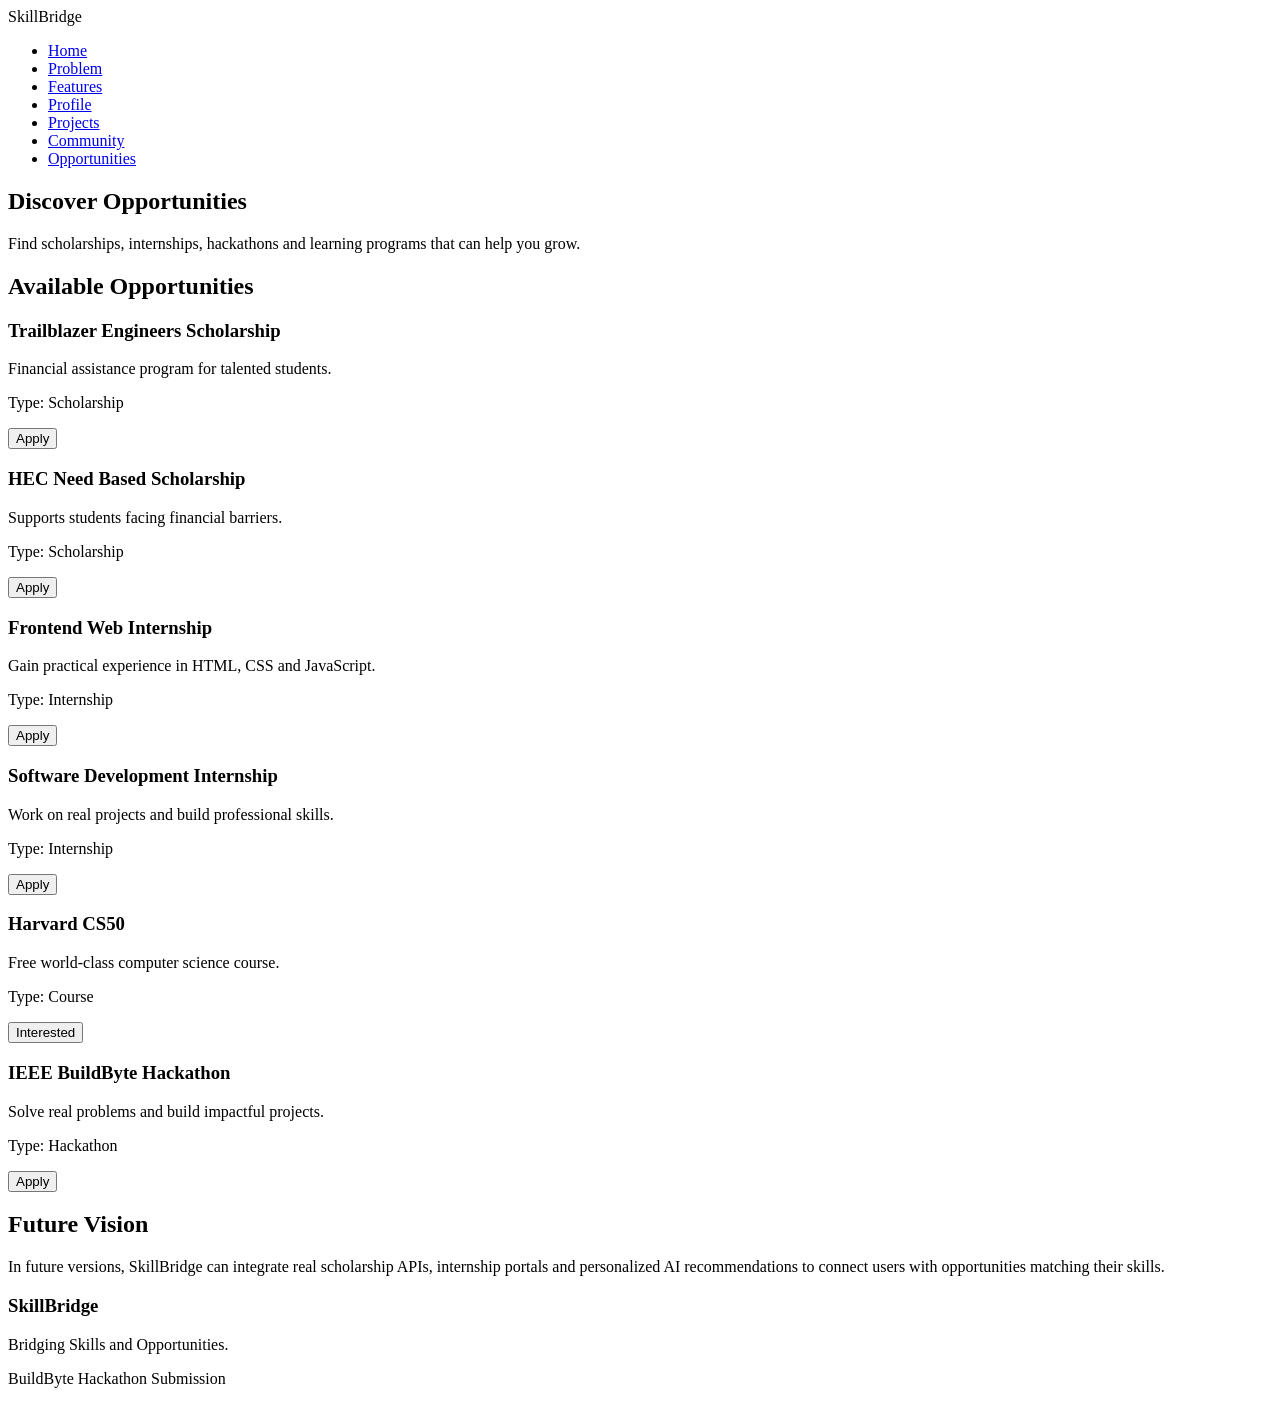
==== opportunities.html @ d0b39098 "Implemented Opportunity page and added footer consistency" ====
<!DOCTYPE html>
<html lang="en">
<head>
    <meta charset="UTF-8">
    <meta name="viewport" content="width=device-width, initial-scale=1.0">
    <title>SkillBridge | Opportunities</title>

    <link rel="stylesheet" href="style.css">
</head>
<body>

    <!-- ================= NAVBAR ================= -->

    <nav id="navbar">

        <div class="logo">
            SkillBridge
        </div>

        <ul class="nav-links">

            <li><a href="index.html">Home</a></li>

            <li><a href="index.html#problem">Problem</a></li>

            <li><a href="index.html#features">Features</a></li>

            <li><a href="profile.html">Profile</a></li>

            <li><a href="projects.html">Projects</a></li>

            <li><a href="community.html">Community</a></li>

            <li><a href="opportunities.html">Opportunities</a></li>

        </ul>

    </nav>


    <!-- ================= HERO ================= -->

    <section class="hero">

        <h1 class="hero-title">
            Discover Opportunities
        </h1>

        <p class="hero-subtitle">

            Find scholarships, internships, hackathons and learning
            programs that can help you grow.

        </p>

    </section>


    <!-- ================= OPPORTUNITIES ================= -->

    <section id="opportunities">

        <h2 class="section-title">
            Available Opportunities
        </h2>

        <div id="opportunities-container">


            <!-- Scholarship 1 -->

            <div class="opportunity-card">

                <h3 class="opportunity-title">
                    Trailblazer Engineers Scholarship
                </h3>

                <p class="opportunity-description">
                    Financial assistance program for talented students.
                </p>

                <p>
                    Type: Scholarship
                </p>

                <button class="apply-btn">
                    Apply
                </button>

            </div>


            <!-- Scholarship 2 -->

            <div class="opportunity-card">

                <h3 class="opportunity-title">
                    HEC Need Based Scholarship
                </h3>

                <p class="opportunity-description">
                    Supports students facing financial barriers.
                </p>

                <p>
                    Type: Scholarship
                </p>

                <button class="apply-btn">
                    Apply
                </button>

            </div>



            <!-- Internship 1 -->

            <div class="opportunity-card">

                <h3 class="opportunity-title">
                    Frontend Web Internship
                </h3>

                <p class="opportunity-description">
                    Gain practical experience in HTML, CSS and JavaScript.
                </p>

                <p>
                    Type: Internship
                </p>

                <button class="apply-btn">
                    Apply
                </button>

            </div>



            <!-- Internship 2 -->

            <div class="opportunity-card">

                <h3 class="opportunity-title">
                    Software Development Internship
                </h3>

                <p class="opportunity-description">
                    Work on real projects and build professional skills.
                </p>

                <p>
                    Type: Internship
                </p>

                <button class="apply-btn">
                    Apply
                </button>

            </div>



            <!-- Learning Opportunity -->

            <div class="opportunity-card">

                <h3 class="opportunity-title">
                    Harvard CS50
                </h3>

                <p class="opportunity-description">
                    Free world-class computer science course.
                </p>

                <p>
                    Type: Course
                </p>

                <button class="apply-btn">
                    Interested
                </button>

            </div>



            <!-- Hackathon -->

            <div class="opportunity-card">

                <h3 class="opportunity-title">
                    IEEE BuildByte Hackathon
                </h3>

                <p class="opportunity-description">
                    Solve real problems and build impactful projects.
                </p>

                <p>
                    Type: Hackathon
                </p>

                <button class="apply-btn">
                    Apply
                </button>

            </div>

        </div>

    </section>



    <!-- ================= FUTURE VISION ================= -->

    <section id="future">

        <h2 class="section-title">

            Future Vision

        </h2>

        <div class="card">

            <p>

                In future versions, SkillBridge can integrate real
                scholarship APIs, internship portals and personalized
                AI recommendations to connect users with opportunities
                matching their skills.

            </p>

        </div>

    </section>



    <!-- ================= FOOTER ================= -->

    <footer id="footer">

        <h3>
            SkillBridge
        </h3>

        <p>
            Bridging Skills and Opportunities.
        </p>
        
        <p>

            BuildByte Hackathon Submission
        </p>

    </footer>



    <!-- ================= SCRIPT ================= -->

    <script>

        const buttons =
            document.querySelectorAll(".apply-btn");

        buttons.forEach(button => {

            button.addEventListener("click", function(){

                this.innerText = "Applied ✓";

                this.disabled = true;

                this.style.opacity = "0.6";

                this.style.cursor = "not-allowed";

            });

        });

    </script>

</body>
</html>
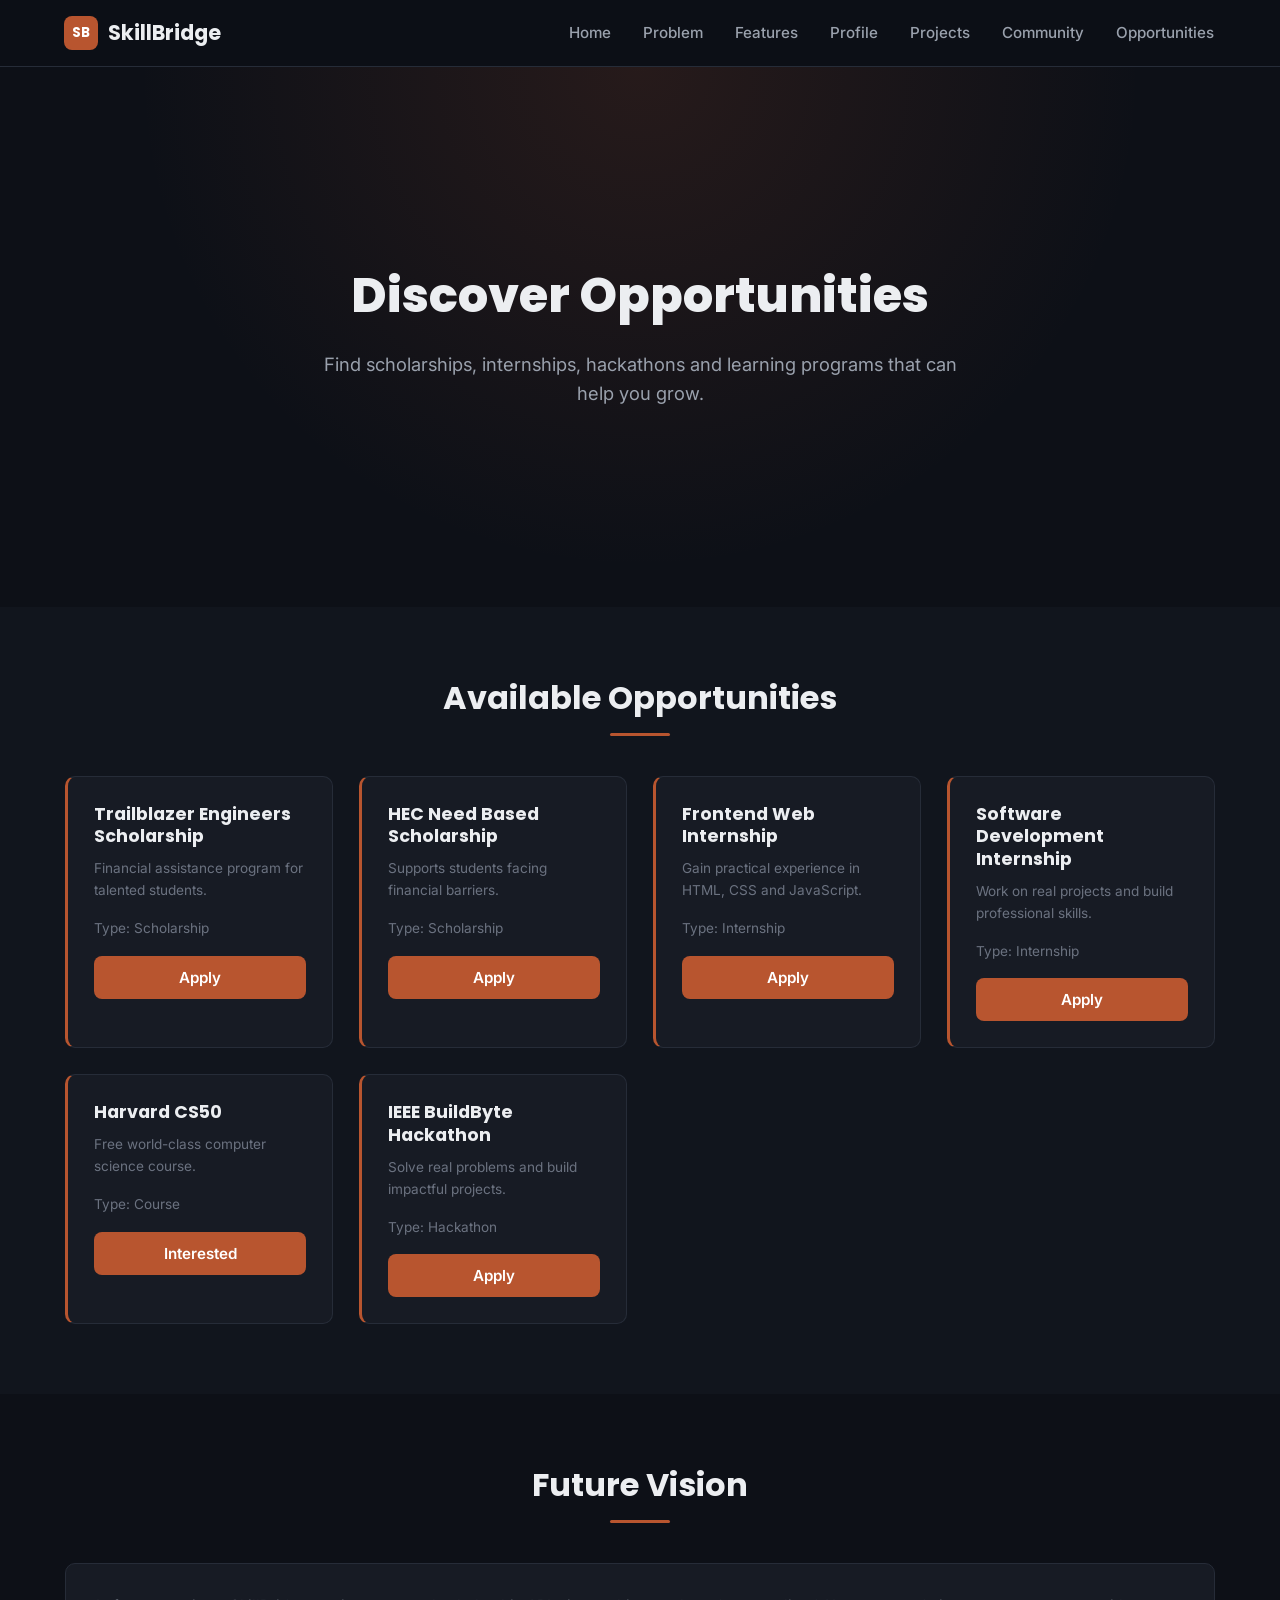
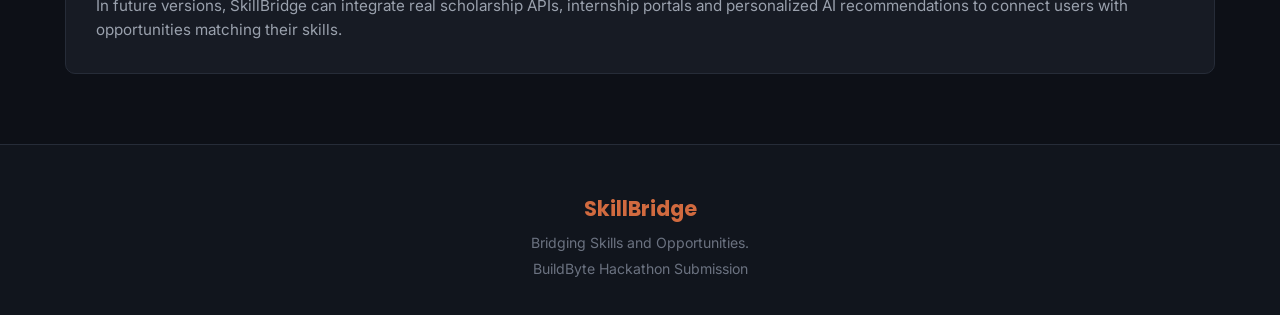
==== commit 15afa356: "Implemented JS for Profile page and fix some bugs" ====
--- a/opportunities.html
+++ b/opportunities.html
@@ -264,6 +264,8 @@
 
     <!-- ================= SCRIPT ================= -->
 
+    <script src="script.js"></script>
+
     <script>
 
         const buttons =
--- a/style.css
+++ b/style.css
@@ -0,0 +1,769 @@
+/* =========================================================
+   SkillBridge — Global Stylesheet
+   Theme: Dark (near-black / deep blue) + warm rust-brown accent
+   Fonts: Poppins (headings) + Inter (body text)
+   Notes for beginners:
+   - Everything is plain CSS: flexbox + grid, no frameworks.
+   - Colors are stored once as variables (:root) so the whole
+     site stays consistent — change them here, they update
+     everywhere.
+   ========================================================= */
+
+@import url('https://fonts.googleapis.com/css2?family=Poppins:wght@500;600;700;800&family=Inter:wght@400;500;600&display=swap');
+
+/* ---------- 1. Variables (colors, fonts, spacing) ---------- */
+
+:root {
+  /* Backgrounds */
+  --bg-main: #0d1017;        /* page background — near black, hint of blue */
+  --bg-alt: #11151d;         /* alternating section background */
+  --bg-card: #171b24;        /* cards, forms */
+  --bg-card-hover: #1c212c;
+
+  /* Borders / dividers */
+  --border-color: #262c38;
+
+  /* Accent (rust / brown) */
+  --accent: #b8552f;
+  --accent-hover: #d16a3f;
+  --accent-soft: rgba(184, 85, 47, 0.15);
+
+  /* Text */
+  --text-main: #eceef1;
+  --text-muted: #9aa1ad;
+  --text-faint: #6b7280;
+
+  /* Status colors used in badges/community (kept simple) */
+  --success: #4caf7d;
+
+  /* Fonts */
+  --font-heading: 'Poppins', sans-serif;
+  --font-body: 'Inter', sans-serif;
+
+  /* Layout */
+  --max-width: 1150px;
+  --radius: 10px;
+  --transition: 0.2s ease;
+}
+
+/* ---------- 2. Reset ---------- */
+
+* {
+  margin: 0;
+  padding: 0;
+  box-sizing: border-box;
+}
+
+html {
+  scroll-behavior: smooth;
+}
+
+body {
+  background-color: var(--bg-main);
+  color: var(--text-main);
+  font-family: var(--font-body);
+  line-height: 1.6;
+  width: 100%;
+  overflow-x: hidden; /* stops any accidental horizontal scroll on mobile */
+}
+
+h1, h2, h3 {
+  font-family: var(--font-heading);
+  color: var(--text-main);
+  line-height: 1.3;
+}
+
+a {
+  text-decoration: none;
+  color: inherit;
+}
+
+ul {
+  list-style: none;
+}
+
+img {
+  max-width: 100%;
+  display: block;
+}
+
+button {
+  font-family: var(--font-body);
+  cursor: pointer;
+  border: none;
+  outline: none;
+}
+
+/* A shared "content box" so every section lines up the same way
+   and nothing sticks to just the left or right edge on mobile. */
+section {
+  width: 100%;
+  padding: 70px 20px;
+}
+
+section:nth-of-type(even) {
+  background-color: var(--bg-alt);
+}
+
+.section-title {
+  text-align: center;
+  font-size: 2rem;
+  font-weight: 700;
+  margin-bottom: 40px;
+  position: relative;
+}
+
+/* small accent underline under every section title */
+.section-title::after {
+  content: "";
+  display: block;
+  width: 60px;
+  height: 3px;
+  background-color: var(--accent);
+  margin: 14px auto 0;
+  border-radius: 2px;
+}
+
+/* ---------- 3. Navbar ---------- */
+
+#navbar {
+  position: sticky;
+  top: 0;
+  z-index: 100;
+  display: flex;
+  align-items: center;
+  justify-content: space-between;
+  flex-wrap: wrap;
+  width: 100%;
+  padding: 16px 5%;
+  background-color: rgba(13, 16, 23, 0.95);
+  backdrop-filter: blur(6px);
+  border-bottom: 1px solid var(--border-color);
+}
+
+/* Logo placeholder — replace text with an <img> later.
+   Until then, a small rounded accent tile stands in for the
+   logo mark so the spot is visually reserved. */
+.logo {
+  display: flex;
+  align-items: center;
+  gap: 10px;
+  font-family: var(--font-heading);
+  font-size: 1.3rem;
+  font-weight: 700;
+  color: var(--text-main);
+}
+
+.logo::before {
+  content: "SB";
+  display: flex;
+  align-items: center;
+  justify-content: center;
+  width: 34px;
+  height: 34px;
+  border-radius: 8px;
+  background-color: var(--accent);
+  color: #fff;
+  font-size: 0.85rem;
+  font-weight: 700;
+  flex-shrink: 0;
+}
+
+.nav-links {
+  display: flex;
+  flex-wrap: wrap;
+  gap: 28px;
+}
+
+.nav-links a {
+  font-size: 0.95rem;
+  font-weight: 500;
+  color: var(--text-muted);
+  transition: color var(--transition);
+  padding: 6px 2px;
+}
+
+.nav-links a:hover,
+.nav-links a.active {
+  color: var(--accent-hover);
+}
+
+/* ---------- 4. Buttons (shared across every page) ---------- */
+
+.primary-btn,
+.btn.primary-btn,
+#create-profile-btn,
+#save-project-btn,
+#add-project-btn,
+.apply-btn,
+.connect-btn,
+.badge-btn {
+  background-color: var(--accent);
+  color: #fff;
+  font-weight: 600;
+  font-size: 0.95rem;
+  padding: 12px 26px;
+  border-radius: 8px;
+  transition: background-color var(--transition), transform var(--transition);
+}
+
+.primary-btn:hover,
+.btn.primary-btn:hover,
+#create-profile-btn:hover,
+#save-project-btn:hover,
+#add-project-btn:hover,
+.apply-btn:hover:not(:disabled),
+.connect-btn:hover:not(:disabled),
+.badge-btn:hover {
+  background-color: var(--accent-hover);
+  transform: translateY(-2px);
+}
+
+.secondary-btn,
+.btn.secondary-btn,
+#cancel-project-btn {
+  background-color: transparent;
+  color: var(--text-main);
+  font-weight: 600;
+  font-size: 0.95rem;
+  padding: 11px 25px;
+  border: 1.5px solid var(--border-color);
+  border-radius: 8px;
+  transition: border-color var(--transition), color var(--transition);
+}
+
+.secondary-btn:hover,
+.btn.secondary-btn:hover,
+#cancel-project-btn:hover {
+  border-color: var(--accent);
+  color: var(--accent-hover);
+}
+
+/* Buttons after being clicked (e.g. "Applied ✓", "Connected ✓") */
+.apply-btn:disabled,
+.connect-btn:disabled {
+  background-color: var(--bg-card-hover);
+  color: var(--text-faint);
+}
+
+/* ---------- 5. Hero section (all pages) ---------- */
+
+.hero {
+  min-height: 60vh;
+  display: flex;
+  flex-direction: column;
+  align-items: center;
+  justify-content: center;
+  text-align: center;
+  padding: 90px 20px;
+  gap: 22px;
+  background:
+    radial-gradient(circle at 50% 0%, var(--accent-soft), transparent 60%),
+    var(--bg-main);
+}
+
+.hero-title {
+  font-size: clamp(1.8rem, 4vw, 3rem);
+  font-weight: 800;
+  max-width: 850px;
+}
+
+.hero-subtitle {
+  font-size: clamp(1rem, 1.5vw, 1.15rem);
+  color: var(--text-muted);
+  max-width: 650px;
+}
+
+.hero-buttons {
+  display: flex;
+  flex-wrap: wrap;
+  justify-content: center;
+  gap: 16px;
+  margin-top: 10px;
+}
+
+/* ---------- 6. Card grids (problem / features / future / impact) ---------- */
+
+.problem-container,
+.features-container {
+  display: grid;
+  grid-template-columns: repeat(auto-fit, minmax(250px, 1fr));
+  gap: 26px;
+  max-width: var(--max-width);
+  margin: 0 auto;
+}
+
+.card {
+  background-color: var(--bg-card);
+  border: 1px solid var(--border-color);
+  border-radius: var(--radius);
+  padding: 30px;
+  max-width: var(--max-width);
+  margin: 0 auto;
+  transition: border-color var(--transition), transform var(--transition);
+}
+
+.problem-container .card,
+.features-container .card {
+  margin: 0;
+}
+
+.card:hover {
+  border-color: var(--accent);
+  transform: translateY(-3px);
+}
+
+.card h3 {
+  font-size: 1.15rem;
+  margin-bottom: 12px;
+}
+
+.card p {
+  color: var(--text-muted);
+  font-size: 0.95rem;
+}
+
+#impact .card,
+#cta .card {
+  text-align: center;
+}
+
+#cta .card h2 {
+  margin-bottom: 14px;
+  font-size: 1.6rem;
+}
+
+#cta .card p {
+  margin-bottom: 22px;
+}
+
+/* ---------- 7. Community page ---------- */
+
+#community-container {
+  display: grid;
+  grid-template-columns: repeat(auto-fit, minmax(260px, 1fr));
+  gap: 26px;
+  max-width: var(--max-width);
+  margin: 0 auto;
+}
+
+.community-card {
+  background-color: var(--bg-card);
+  border: 1px solid var(--border-color);
+  border-radius: var(--radius);
+  padding: 26px;
+  transition: border-color var(--transition), transform var(--transition);
+}
+
+.community-card:hover {
+  border-color: var(--accent);
+  transform: translateY(-3px);
+}
+
+.community-card h3 {
+  font-size: 1.1rem;
+  margin-bottom: 10px;
+}
+
+.community-card p {
+  font-size: 0.9rem;
+  color: var(--text-muted);
+  margin-bottom: 4px;
+}
+
+.community-card strong {
+  color: var(--text-main);
+}
+
+.community-card .connect-btn {
+  display: block;
+  width: 100%;
+  margin-top: 16px;
+  text-align: center;
+}
+
+/* ---------- 8. Opportunities page ---------- */
+
+#opportunities-container {
+  display: grid;
+  grid-template-columns: repeat(auto-fit, minmax(260px, 1fr));
+  gap: 26px;
+  max-width: var(--max-width);
+  margin: 0 auto;
+}
+
+.opportunity-card {
+  background-color: var(--bg-card);
+  border: 1px solid var(--border-color);
+  border-left: 3px solid var(--accent);
+  border-radius: var(--radius);
+  padding: 26px;
+  transition: transform var(--transition);
+}
+
+.opportunity-card:hover {
+  transform: translateY(-3px);
+}
+
+.opportunity-title {
+  font-size: 1.1rem;
+  margin-bottom: 10px;
+}
+
+.opportunity-description {
+  color: var(--text-muted);
+  font-size: 0.92rem;
+  margin-bottom: 10px;
+}
+
+.opportunity-card p {
+  font-size: 0.85rem;
+  color: var(--text-faint);
+  margin-bottom: 16px;
+}
+
+.opportunity-card .apply-btn {
+  width: 100%;
+}
+
+/* ---------- 9. Profile page ---------- */
+
+#profile-setup,
+#profile-dashboard {
+  max-width: 700px;
+  margin: 0 auto;
+}
+
+.profile-form,
+.project-form {
+  background-color: var(--bg-card);
+  border: 1px solid var(--border-color);
+  border-radius: var(--radius);
+  padding: 34px;
+  display: flex;
+  flex-direction: column;
+  gap: 20px;
+}
+
+.form-group {
+  display: flex;
+  flex-direction: column;
+  gap: 8px;
+  width: 100%;
+}
+
+.form-group label {
+  font-size: 0.9rem;
+  font-weight: 600;
+  color: var(--text-muted);
+}
+
+.form-group input,
+.form-group textarea,
+.form-group select {
+  background-color: var(--bg-main);
+  border: 1px solid var(--border-color);
+  border-radius: 8px;
+  padding: 12px 14px;
+  color: var(--text-main);
+  font-family: var(--font-body);
+  font-size: 0.95rem;
+  width: 100%;
+  transition: border-color var(--transition);
+}
+
+.form-group input:focus,
+.form-group textarea:focus,
+.form-group select:focus {
+  border-color: var(--accent);
+  outline: none;
+}
+
+.form-group input[type="file"] {
+  padding: 8px;
+  color: var(--text-muted);
+}
+
+#create-profile-btn {
+  align-self: flex-start;
+}
+
+.profile-card {
+  background-color: var(--bg-card);
+  border: 1px solid var(--border-color);
+  border-radius: var(--radius);
+  padding: 36px;
+  text-align: center;
+  display: flex;
+  flex-direction: column;
+  align-items: center;
+  gap: 10px;
+}
+
+#display-pic {
+  width: 110px;
+  height: 110px;
+  border-radius: 50%;
+  object-fit: cover;
+  border: 3px solid var(--accent);
+  margin-bottom: 10px;
+}
+
+#display-name {
+  font-size: 1.4rem;
+}
+
+#display-university,
+#display-bio {
+  color: var(--text-muted);
+  font-size: 0.95rem;
+}
+
+#display-skills {
+  display: flex;
+  flex-wrap: wrap;
+  justify-content: center;
+  gap: 8px;
+  margin: 14px 0;
+}
+
+/* individual skill tag — JS likely adds a <span> per skill */
+#display-skills span {
+  background-color: var(--accent-soft);
+  color: var(--accent-hover);
+  font-size: 0.82rem;
+  font-weight: 600;
+  padding: 6px 14px;
+  border-radius: 20px;
+}
+
+.profile-card .btn {
+  margin-top: 6px;
+}
+
+/* Profile strength */
+
+#profile-strength {
+  background-color: var(--bg-card);
+  border: 1px solid var(--border-color);
+  border-radius: var(--radius);
+  padding: 30px;
+  text-align: center;
+  margin-top: 26px;
+}
+
+#strength-percentage {
+  font-size: 2.4rem;
+  color: var(--accent-hover);
+  margin: 8px 0;
+}
+
+#profile-strength p {
+  color: var(--text-muted);
+  font-size: 0.9rem;
+}
+
+/* Earned badges */
+
+#earned-badges {
+  margin-top: 26px;
+  text-align: center;
+}
+
+#badges-container {
+  display: flex;
+  flex-wrap: wrap;
+  justify-content: center;
+  gap: 12px;
+  margin-top: 16px;
+}
+
+#badges-container p {
+  color: var(--text-faint);
+}
+
+/* Earn badges — quiz cards */
+
+#earn-badges {
+  margin-top: 40px;
+}
+
+#earn-badges .section-title {
+  font-size: 1.6rem;
+}
+
+.badge-card {
+  background-color: var(--bg-card);
+  border: 1px solid var(--border-color);
+  border-radius: var(--radius);
+  padding: 24px;
+  text-align: center;
+  max-width: var(--max-width);
+  margin: 0 auto 16px;
+  transition: border-color var(--transition);
+}
+
+.badge-card:hover {
+  border-color: var(--accent);
+}
+
+.badge-card h3 {
+  font-size: 1.05rem;
+  margin-bottom: 8px;
+}
+
+.badge-card p {
+  color: var(--text-muted);
+  font-size: 0.9rem;
+  margin-bottom: 16px;
+}
+
+/* Quiz section */
+
+#quiz-section {
+  max-width: 700px;
+  margin: 30px auto 0;
+}
+
+#quiz-section h2 {
+  text-align: center;
+  margin-bottom: 20px;
+  font-size: 1.4rem;
+}
+
+#quiz-container {
+  background-color: var(--bg-card);
+  border: 1px solid var(--border-color);
+  border-radius: var(--radius);
+  padding: 26px;
+  display: flex;
+  flex-direction: column;
+  gap: 16px;
+}
+
+/* ---------- 10. Projects page ---------- */
+
+#projects-section {
+  max-width: var(--max-width);
+  margin: 0 auto;
+}
+
+.projects-actions {
+  display: flex;
+  justify-content: center;
+  margin-bottom: 34px;
+}
+
+#project-form-container {
+  max-width: 600px;
+  margin: 0 auto 34px;
+}
+
+.form-buttons {
+  display: flex;
+  gap: 14px;
+  flex-wrap: wrap;
+}
+
+#no-projects-message {
+  text-align: center;
+  color: var(--text-muted);
+  padding: 50px 20px;
+}
+
+#no-projects-message h3 {
+  margin-bottom: 10px;
+  color: var(--text-main);
+}
+
+#projects-container {
+  display: grid;
+  grid-template-columns: repeat(auto-fit, minmax(280px, 1fr));
+  gap: 26px;
+}
+
+/* Project cards get generated by JS inside #projects-container —
+   this reuses the shared .card look so they still match the theme. */
+#projects-container .card,
+.project-card {
+  background-color: var(--bg-card);
+  border: 1px solid var(--border-color);
+  border-radius: var(--radius);
+  padding: 26px;
+}
+
+/* ---------- 11. Footer ---------- */
+
+#footer {
+  text-align: center;
+  padding: 50px 20px 30px;
+  border-top: 1px solid var(--border-color);
+  background-color: var(--bg-alt);
+}
+
+#footer h3 {
+  font-size: 1.3rem;
+  margin-bottom: 10px;
+  color: var(--accent-hover);
+}
+
+#footer p {
+  color: var(--text-faint);
+  font-size: 0.88rem;
+  margin-bottom: 4px;
+}
+
+/* ---------- 12. Mobile responsiveness ---------- */
+
+@media (max-width: 768px) {
+
+  #navbar {
+    justify-content: center;
+    text-align: center;
+    gap: 14px;
+  }
+
+  .nav-links {
+    justify-content: center;
+    gap: 16px;
+  }
+
+  section {
+    padding: 50px 16px;
+  }
+
+  .hero {
+    padding: 60px 16px;
+    min-height: 45vh;
+  }
+
+  .section-title {
+    font-size: 1.6rem;
+  }
+
+  .profile-form,
+  .project-form {
+    padding: 24px;
+  }
+
+  .profile-card {
+    padding: 26px;
+  }
+}
+
+@media (max-width: 420px) {
+
+  .hero-buttons {
+    flex-direction: column;
+    width: 100%;
+  }
+
+  .hero-buttons a,
+  .hero-buttons button {
+    width: 100%;
+  }
+
+  .logo {
+    font-size: 1.1rem;
+  }
+}
